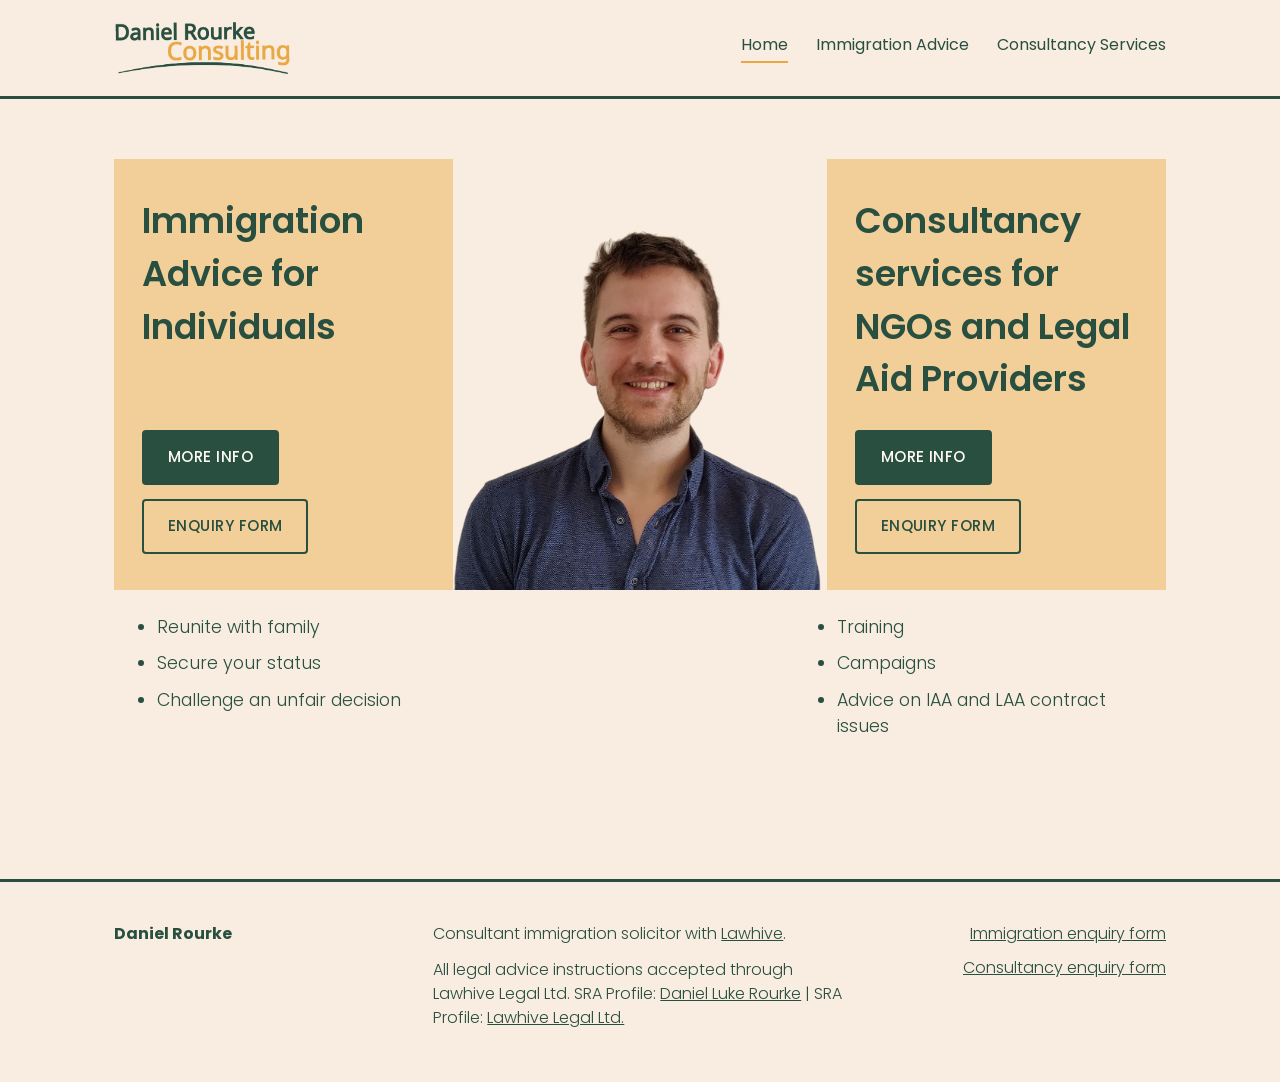
==== index.html @ cf5690be "Rebuild rourkeconsulting.co.uk as a static site for GitHub Pages Recreates the Squarespace site (Hom" ====
<!doctype html>
<html lang="en">
<head>
  <meta charset="UTF-8" />
  <meta name="viewport" content="width=device-width, initial-scale=1.0" />
  <title>Daniel Rourke Consulting</title>
  <meta name="description" content="Immigration advice for individuals, and consultancy services for NGOs and Legal Aid providers, from solicitor Daniel Rourke." />
  <link rel="icon" href="assets/images/profile2.png" />
  <link rel="stylesheet" href="assets/css/style.css" />
</head>
<body>
  <header class="site-header">
    <div class="header-inner">
      <a class="logo" href="index.html"><img class="logo-img" src="assets/images/logo.png" alt="Daniel Rourke Consulting" /></a>
      <button class="nav-toggle" aria-label="Toggle navigation">&#9776;</button>
      <nav class="main-nav">
        <a href="index.html" class="active">Home</a>
        <a href="immigration-advice.html">Immigration Advice</a>
        <a href="about.html">Consultancy Services</a>
      </nav>
    </div>
  </header>

  <main>
    <section class="home-hero">
      <div class="wrap">
        <div class="hero-grid">
          <div class="hero-panel">
            <h1>Immigration Advice for Individuals</h1>
            <div class="btn-row">
              <a class="btn btn-primary" href="immigration-advice.html">More Info</a>
              <a class="btn btn-outline" href="immigration-advice.html#enquiry">Enquiry Form</a>
            </div>
          </div>
          <div class="hero-photo">
            <img src="assets/images/profile2.png" alt="Daniel Rourke" />
          </div>
          <div class="hero-panel">
            <h1>Consultancy services for NGOs and Legal Aid Providers</h1>
            <div class="btn-row">
              <a class="btn btn-primary" href="about.html">More Info</a>
              <a class="btn btn-outline" href="about.html#enquiry">Enquiry Form</a>
            </div>
          </div>
        </div>
        <div class="hero-list-standalone">
          <ul class="hero-list">
            <li>Reunite with family</li>
            <li>Secure your status</li>
            <li>Challenge an unfair decision</li>
          </ul>
          <div class="spacer"></div>
          <ul class="hero-list">
            <li>Training</li>
            <li>Campaigns</li>
            <li>Advice on IAA and LAA contract issues</li>
          </ul>
        </div>
      </div>
    </section>
  </main>

  <footer class="site-footer">
    <div class="wrap footer-grid">
      <div>
        <p><strong>Daniel Rourke</strong></p>
      </div>
      <div>
        <p>Consultant immigration solicitor with <a href="https://lawhive.co.uk/" target="_blank" rel="noopener">Lawhive</a>.</p>
        <p>All legal advice instructions accepted through Lawhive Legal Ltd. SRA Profile: <a href="https://www.sra.org.uk/consumers/register/person/?sraNumber=542800&prevSearchText=542800&prevSearchFilter=" target="_blank" rel="noopener">Daniel Luke Rourke</a> | SRA Profile: <a href="https://www.sra.org.uk/consumers/register/organisation/?sraNumber=8003766" target="_blank" rel="noopener">Lawhive Legal Ltd.</a></p>
      </div>
      <div class="footer-links">
        <a href="immigration-advice.html#enquiry">Immigration enquiry form</a>
        <a href="about.html#enquiry">Consultancy enquiry form</a>
      </div>
    </div>
  </footer>

  <script src="assets/js/main.js"></script>
</body>
</html>
---- assets/css/style.css ----
/* Daniel Rourke Consulting — static site styles */

@import url('https://fonts.googleapis.com/css2?family=Poppins:wght@300;400;500;600;700&display=swap');

:root {
  --cream: #f8ede0;
  --white-warm: #fefaf6;
  --green: #284f3f;
  --green-dark: #1d3a2e;
  --orange: #e9a843;
  --orange-soft: rgba(233, 168, 67, 0.45);
  --max-width: 1100px;
}

* {
  box-sizing: border-box;
}

html {
  scroll-behavior: smooth;
}

body {
  margin: 0;
  font-family: 'Poppins', sans-serif;
  font-weight: 300;
  background: var(--cream);
  color: var(--green);
  line-height: 1.5;
}

a {
  color: inherit;
}

img {
  max-width: 100%;
  display: block;
}

.wrap {
  max-width: var(--max-width);
  margin: 0 auto;
  padding: 0 24px;
}

/* Header */

.site-header {
  background: var(--cream);
  border-bottom: 3px solid var(--green);
}

.header-inner {
  max-width: var(--max-width);
  margin: 0 auto;
  padding: 20px 24px;
  display: flex;
  align-items: center;
  justify-content: space-between;
  flex-wrap: wrap;
  gap: 16px;
}

.logo {
  text-decoration: none;
  line-height: 1.1;
  display: inline-block;
}

.logo-img {
  height: 56px;
  width: auto;
}

.main-nav {
  display: flex;
  gap: 28px;
  flex-wrap: wrap;
}

.main-nav a {
  text-decoration: none;
  font-weight: 400;
  color: var(--green);
  padding-bottom: 4px;
  border-bottom: 2px solid transparent;
  transition: border-color 0.2s ease;
}

.main-nav a.active,
.main-nav a:hover {
  border-bottom-color: var(--orange);
}

.nav-toggle {
  display: none;
  background: none;
  border: 2px solid var(--green);
  border-radius: 6px;
  padding: 6px 10px;
  font-size: 1rem;
  cursor: pointer;
  color: var(--green);
}

/* Buttons */

.btn {
  display: inline-block;
  text-decoration: none;
  font-weight: 500;
  letter-spacing: 0.03em;
  text-align: center;
  padding: 14px 24px;
  border-radius: 4px;
  border: 2px solid var(--green);
  cursor: pointer;
  font-family: inherit;
  font-size: 0.95rem;
  text-transform: uppercase;
}

.btn-primary {
  background: var(--green);
  color: var(--white-warm);
}

.btn-primary:hover {
  background: var(--green-dark);
}

.btn-outline {
  background: transparent;
  color: var(--green);
}

.btn-outline:hover {
  background: var(--green);
  color: var(--white-warm);
}

.btn-row {
  display: flex;
  gap: 14px;
  flex-wrap: wrap;
  margin-top: 20px;
}

/* Hero (home page) */

.home-hero {
  padding: 60px 0 40px;
}

.hero-grid {
  display: grid;
  grid-template-columns: 1fr 1.1fr 1fr;
  align-items: stretch;
  gap: 0;
}

.hero-panel {
  background: var(--orange-soft);
  padding: 36px 28px;
  display: flex;
  flex-direction: column;
  justify-content: space-between;
}

.hero-panel h1 {
  font-size: 2.2rem;
  font-weight: 600;
  color: var(--green);
  margin: 0 0 24px;
}

.hero-panel .btn-row {
  margin-top: auto;
}

.hero-photo {
  display: flex;
  align-items: flex-end;
  justify-content: center;
  overflow: hidden;
}

.hero-photo img {
  width: 100%;
  object-fit: cover;
}

.hero-list {
  list-style: disc;
  margin: 24px 0 0;
  padding-left: 1.1em;
  font-size: 1.1rem;
}

.hero-list li {
  margin-bottom: 10px;
}

.hero-list-standalone {
  max-width: var(--max-width);
  margin: 0 auto;
  display: grid;
  grid-template-columns: 1fr 1.1fr 1fr;
  padding: 0 24px 50px;
}

.hero-list-standalone .hero-list {
  padding-top: 0;
}

.hero-list-standalone .spacer {
  /* keeps middle column empty under the photo */
}

/* Page hero banner (sub-pages) */

.page-hero {
  position: relative;
  padding: 90px 0 70px;
  overflow: hidden;
  background: linear-gradient(rgba(20, 45, 36, 0.55), rgba(20, 45, 36, 0.4)), var(--green);
  background-size: cover;
  background-position: center;
}

.page-hero.banner-plane {
  background-image: linear-gradient(rgba(20, 45, 36, 0.45), rgba(20, 45, 36, 0.35)), url('../images/plane-immigration.jpg');
}

.page-hero h1 {
  font-size: 2.6rem;
  font-weight: 600;
  margin: 0 0 28px;
  max-width: 600px;
  color: var(--white-warm);
}

.page-hero .btn-primary {
  background: var(--orange);
  border-color: var(--orange);
  color: var(--green-dark);
}

.page-hero .btn-primary:hover {
  background: #d6922e;
}

/* Bio with photo */

.bio-grid {
  display: grid;
  grid-template-columns: 1.3fr 1fr;
  gap: 48px;
  align-items: start;
}

.bio-grid img {
  border-radius: 8px;
}

.bio-grid p strong {
  color: var(--green-dark);
}

/* Fee callout */

.callout {
  background: var(--orange);
  color: var(--green-dark);
  padding: 28px 32px;
  border-radius: 6px;
  margin: 36px 0;
  font-size: 1.05rem;
}

.callout a {
  text-decoration: underline;
  font-weight: 500;
}

/* Simple bullet service list */

.plain-list {
  margin: 20px 0;
  padding-left: 1.2em;
  display: grid;
  gap: 14px;
  font-size: 1.05rem;
}

.plain-list strong {
  color: var(--green-dark);
}

/* Illustration band */

.illustration-band {
  position: relative;
  background: #1f6b73;
  background-size: cover;
  background-position: center;
  overflow: hidden;
}

.illustration-band::before {
  content: '';
  position: absolute;
  inset: 0;
  background: rgba(31, 107, 115, 0.55);
}

.illustration-band .wrap {
  position: relative;
  z-index: 1;
}

.illustration-band .service-item {
  background: rgba(254, 250, 246, 0.88);
}

/* Pill radio group */

.pill-group {
  display: flex;
  flex-wrap: wrap;
  gap: 10px;
}

.pill-group input {
  position: absolute;
  opacity: 0;
  pointer-events: none;
}

.pill-group label {
  border: 2px solid var(--green);
  border-radius: 4px;
  padding: 10px 16px;
  font-size: 0.9rem;
  cursor: pointer;
  user-select: none;
}

.pill-group input:checked + label {
  background: var(--green);
  color: var(--white-warm);
}

/* Content sections */

.section {
  padding: 50px 0;
}

.section-alt {
  background: var(--white-warm);
}

.section h2 {
  font-size: 1.8rem;
  font-weight: 600;
  margin-top: 0;
}

.two-col {
  display: grid;
  grid-template-columns: 1fr 1fr;
  gap: 48px;
  align-items: start;
}

.two-col img {
  border-radius: 6px;
}

.service-list {
  display: grid;
  gap: 20px;
  margin: 30px 0;
}

.service-item {
  background: var(--white-warm);
  border-left: 4px solid var(--orange);
  padding: 18px 22px;
  border-radius: 4px;
}

.service-item strong {
  color: var(--green-dark);
}

.bio {
  background: var(--white-warm);
  padding: 32px;
  border-radius: 6px;
  margin-top: 36px;
}

.steps {
  display: grid;
  grid-template-columns: repeat(auto-fit, minmax(220px, 1fr));
  gap: 24px;
  margin-top: 30px;
}

.step {
  background: var(--white-warm);
  padding: 22px;
  border-radius: 6px;
}

.step .step-num {
  color: var(--orange);
  font-weight: 700;
  font-size: 0.85rem;
  letter-spacing: 0.08em;
  text-transform: uppercase;
}

.step h3 {
  margin: 8px 0 10px;
  font-size: 1.1rem;
}

/* Forms */

.enquiry {
  background: var(--white-warm);
  border-radius: 8px;
  padding: 40px;
  margin-top: 20px;
}

.enquiry .note {
  margin-bottom: 24px;
}

.enquiry .note ul {
  padding-left: 1.2em;
}

form.enquiry-form {
  display: grid;
  gap: 18px;
}

.form-row {
  display: grid;
  grid-template-columns: 1fr 1fr;
  gap: 18px;
}

.field {
  display: flex;
  flex-direction: column;
  gap: 6px;
}

.field label {
  font-weight: 500;
  font-size: 0.9rem;
}

.field .req {
  color: var(--orange);
}

.field input,
.field select,
.field textarea {
  font-family: inherit;
  font-size: 1rem;
  padding: 12px 14px;
  border: 2px solid var(--cream);
  background: var(--cream);
  border-radius: 4px;
  color: var(--green);
}

.field input:focus,
.field select:focus,
.field textarea:focus {
  outline: none;
  border-color: var(--orange);
}

.field textarea {
  min-height: 140px;
  resize: vertical;
}

.field .hint {
  font-size: 0.85rem;
  opacity: 0.75;
}

.enquiry-form .submit-row {
  margin-top: 8px;
}

.form-status {
  margin-top: 16px;
  padding: 14px 16px;
  border-radius: 4px;
  display: none;
}

.form-status.visible {
  display: block;
}

.form-status.success {
  background: #dff0e4;
  color: var(--green-dark);
}

.form-status.error {
  background: #f6dede;
  color: #8a2f2f;
}

/* Footer */

.site-footer {
  border-top: 3px solid var(--green);
  padding: 40px 0;
  margin-top: 40px;
}

.footer-grid {
  display: grid;
  grid-template-columns: 1fr 1.4fr 1fr;
  gap: 24px;
}

.footer-grid a {
  text-decoration: underline;
}

.footer-grid p {
  margin: 0 0 12px;
}

.footer-links {
  display: flex;
  flex-direction: column;
  gap: 10px;
  align-items: flex-end;
  text-align: right;
}

/* Responsive */

@media (max-width: 860px) {
  .hero-grid,
  .hero-list-standalone {
    grid-template-columns: 1fr;
  }

  .hero-photo {
    order: -1;
    max-height: 320px;
  }

  .two-col {
    grid-template-columns: 1fr;
  }

  .footer-grid {
    grid-template-columns: 1fr;
    text-align: left;
  }

  .footer-links {
    align-items: flex-start;
    text-align: left;
  }

  .form-row {
    grid-template-columns: 1fr;
  }
}

@media (max-width: 680px) {
  .main-nav {
    display: none;
    flex-direction: column;
    width: 100%;
    gap: 14px;
  }

  .main-nav.open {
    display: flex;
  }

  .nav-toggle {
    display: inline-block;
  }

  .header-inner {
    position: relative;
  }

  .hero-panel h1 {
    font-size: 1.7rem;
  }

  .page-hero h1 {
    font-size: 1.9rem;
  }
}
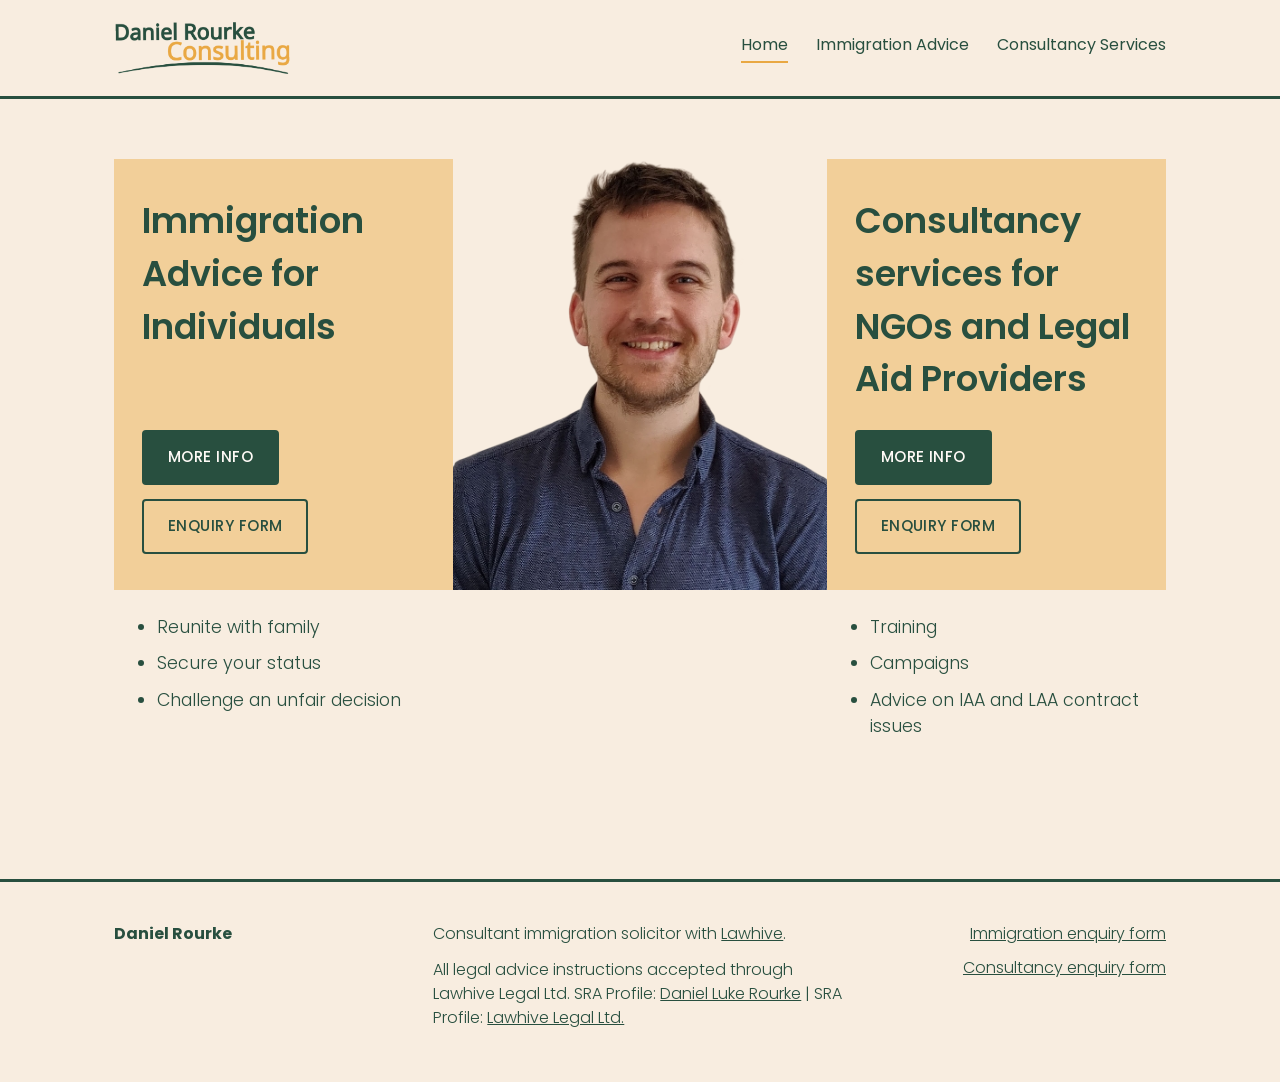
==== commit 222b8f3f: "Place each hero bullet list under its own section on small screens Move the two lists into the hero " ====
--- a/index.html
+++ b/index.html
@@ -5,7 +5,10 @@
   <meta name="viewport" content="width=device-width, initial-scale=1.0" />
   <title>Daniel Rourke Consulting</title>
   <meta name="description" content="Immigration advice for individuals, and consultancy services for NGOs and Legal Aid providers, from solicitor Daniel Rourke." />
-  <link rel="icon" href="assets/images/profile2.png" />
+  <link rel="icon" href="assets/images/favicon.svg" type="image/svg+xml" />
+  <link rel="icon" href="assets/images/favicon.ico" sizes="any" />
+  <link rel="icon" href="assets/images/favicon-32.png" type="image/png" sizes="32x32" />
+  <link rel="apple-touch-icon" href="assets/images/apple-touch-icon.png" />
   <link rel="stylesheet" href="assets/css/style.css" />
 </head>
 <body>
@@ -25,7 +28,7 @@
     <section class="home-hero">
       <div class="wrap">
         <div class="hero-grid">
-          <div class="hero-panel">
+          <div class="hero-panel hero-panel-1">
             <h1>Immigration Advice for Individuals</h1>
             <div class="btn-row">
               <a class="btn btn-primary" href="immigration-advice.html">More Info</a>
@@ -35,22 +38,20 @@
           <div class="hero-photo">
             <img src="assets/images/profile2.png" alt="Daniel Rourke" />
           </div>
-          <div class="hero-panel">
+          <div class="hero-panel hero-panel-2">
             <h1>Consultancy services for NGOs and Legal Aid Providers</h1>
             <div class="btn-row">
               <a class="btn btn-primary" href="about.html">More Info</a>
               <a class="btn btn-outline" href="about.html#enquiry">Enquiry Form</a>
             </div>
           </div>
-        </div>
-        <div class="hero-list-standalone">
-          <ul class="hero-list">
+          <ul class="hero-list hero-list-1">
             <li>Reunite with family</li>
             <li>Secure your status</li>
             <li>Challenge an unfair decision</li>
           </ul>
           <div class="spacer"></div>
-          <ul class="hero-list">
+          <ul class="hero-list hero-list-2">
             <li>Training</li>
             <li>Campaigns</li>
             <li>Advice on IAA and LAA contract issues</li>
--- a/assets/css/style.css
+++ b/assets/css/style.css
@@ -188,7 +188,9 @@
 
 .hero-photo img {
   width: 100%;
+  height: 100%;
   object-fit: cover;
+  object-position: top center;
 }
 
 .hero-list {
@@ -202,20 +204,14 @@
   margin-bottom: 10px;
 }
 
-.hero-list-standalone {
-  max-width: var(--max-width);
-  margin: 0 auto;
-  display: grid;
-  grid-template-columns: 1fr 1.1fr 1fr;
-  padding: 0 24px 50px;
-}
-
-.hero-list-standalone .hero-list {
-  padding-top: 0;
-}
-
-.hero-list-standalone .spacer {
-  /* keeps middle column empty under the photo */
+.hero-grid > .hero-list {
+  margin: 24px 0 50px 24px;
+  overflow-wrap: break-word;
+  min-width: 0;
+}
+
+.hero-panel h1 {
+  overflow-wrap: break-word;
 }
 
 /* Page hero banner (sub-pages) */
@@ -301,27 +297,15 @@
 /* Illustration band */
 
 .illustration-band {
-  position: relative;
   background: #1f6b73;
-  background-size: cover;
-  background-position: center;
-  overflow: hidden;
-}
-
-.illustration-band::before {
-  content: '';
-  position: absolute;
-  inset: 0;
-  background: rgba(31, 107, 115, 0.55);
-}
-
-.illustration-band .wrap {
-  position: relative;
-  z-index: 1;
 }
 
 .illustration-band .service-item {
-  background: rgba(254, 250, 246, 0.88);
+  background: var(--white-warm);
+}
+
+.illustration-band .service-list {
+  margin: 0;
 }
 
 /* Pill radio group */
@@ -559,18 +543,35 @@
 /* Responsive */
 
 @media (max-width: 860px) {
-  .hero-grid,
-  .hero-list-standalone {
+  .hero-grid {
     grid-template-columns: 1fr;
   }
 
+  /* Stack: photo, panel 1 + its list, panel 2 + its list */
+  .hero-photo { order: 0; }
+  .hero-panel-1 { order: 1; }
+  .hero-list-1 { order: 2; margin-bottom: 24px; }
+  .hero-panel-2 { order: 3; }
+  .hero-list-2 { order: 4; }
+  .hero-grid > .spacer { display: none; }
+
   .hero-photo {
-    order: -1;
-    max-height: 320px;
-  }
-
-  .two-col {
+    height: min(320px, 70vw);
+  }
+
+  .two-col,
+  .bio-grid {
     grid-template-columns: 1fr;
+    gap: 28px;
+  }
+
+  .bio-grid img {
+    max-width: 260px;
+    margin: 0 auto;
+  }
+
+  .page-hero {
+    padding: 60px 0 50px;
   }
 
   .footer-grid {
@@ -615,4 +616,16 @@
   .page-hero h1 {
     font-size: 1.9rem;
   }
-}
+
+  .enquiry {
+    padding: 24px 20px;
+  }
+
+  .callout {
+    padding: 22px 20px;
+  }
+
+  .bio {
+    padding: 24px 20px;
+  }
+}
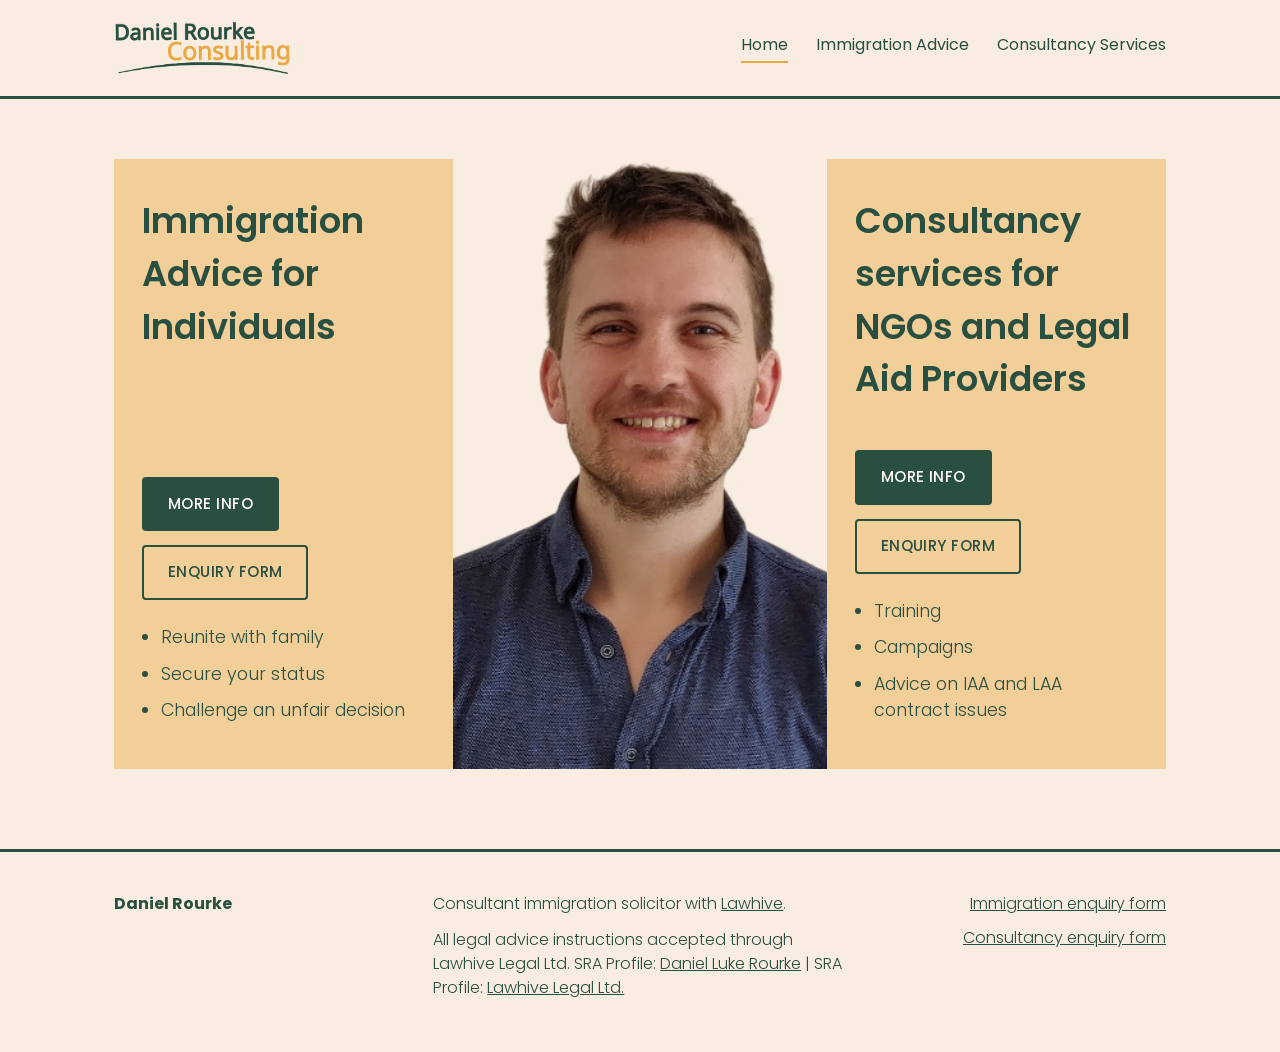
==== commit 317e5794: "Put hero bullet lists inside the orange panels, below the buttons Co-Authored-By: Claude Sonnet 5.5 " ====
--- a/index.html
+++ b/index.html
@@ -34,6 +34,11 @@
               <a class="btn btn-primary" href="immigration-advice.html">More Info</a>
               <a class="btn btn-outline" href="immigration-advice.html#enquiry">Enquiry Form</a>
             </div>
+            <ul class="hero-list">
+              <li>Reunite with family</li>
+              <li>Secure your status</li>
+              <li>Challenge an unfair decision</li>
+            </ul>
           </div>
           <div class="hero-photo">
             <img src="assets/images/profile2.png" alt="Daniel Rourke" />
@@ -44,18 +49,12 @@
               <a class="btn btn-primary" href="about.html">More Info</a>
               <a class="btn btn-outline" href="about.html#enquiry">Enquiry Form</a>
             </div>
+            <ul class="hero-list">
+              <li>Training</li>
+              <li>Campaigns</li>
+              <li>Advice on IAA and LAA contract issues</li>
+            </ul>
           </div>
-          <ul class="hero-list hero-list-1">
-            <li>Reunite with family</li>
-            <li>Secure your status</li>
-            <li>Challenge an unfair decision</li>
-          </ul>
-          <div class="spacer"></div>
-          <ul class="hero-list hero-list-2">
-            <li>Training</li>
-            <li>Campaigns</li>
-            <li>Advice on IAA and LAA contract issues</li>
-          </ul>
         </div>
       </div>
     </section>
--- a/assets/css/style.css
+++ b/assets/css/style.css
@@ -165,7 +165,6 @@
   padding: 36px 28px;
   display: flex;
   flex-direction: column;
-  justify-content: space-between;
 }
 
 .hero-panel h1 {
@@ -175,8 +174,8 @@
   margin: 0 0 24px;
 }
 
-.hero-panel .btn-row {
-  margin-top: auto;
+.hero-panel h1 {
+  flex-grow: 1;
 }
 
 .hero-photo {
@@ -202,12 +201,6 @@
 
 .hero-list li {
   margin-bottom: 10px;
-}
-
-.hero-grid > .hero-list {
-  margin: 24px 0 50px 24px;
-  overflow-wrap: break-word;
-  min-width: 0;
 }
 
 .hero-panel h1 {
@@ -547,15 +540,8 @@
     grid-template-columns: 1fr;
   }
 
-  /* Stack: photo, panel 1 + its list, panel 2 + its list */
-  .hero-photo { order: 0; }
-  .hero-panel-1 { order: 1; }
-  .hero-list-1 { order: 2; margin-bottom: 24px; }
-  .hero-panel-2 { order: 3; }
-  .hero-list-2 { order: 4; }
-  .hero-grid > .spacer { display: none; }
-
   .hero-photo {
+    order: -1;
     height: min(320px, 70vw);
   }
 
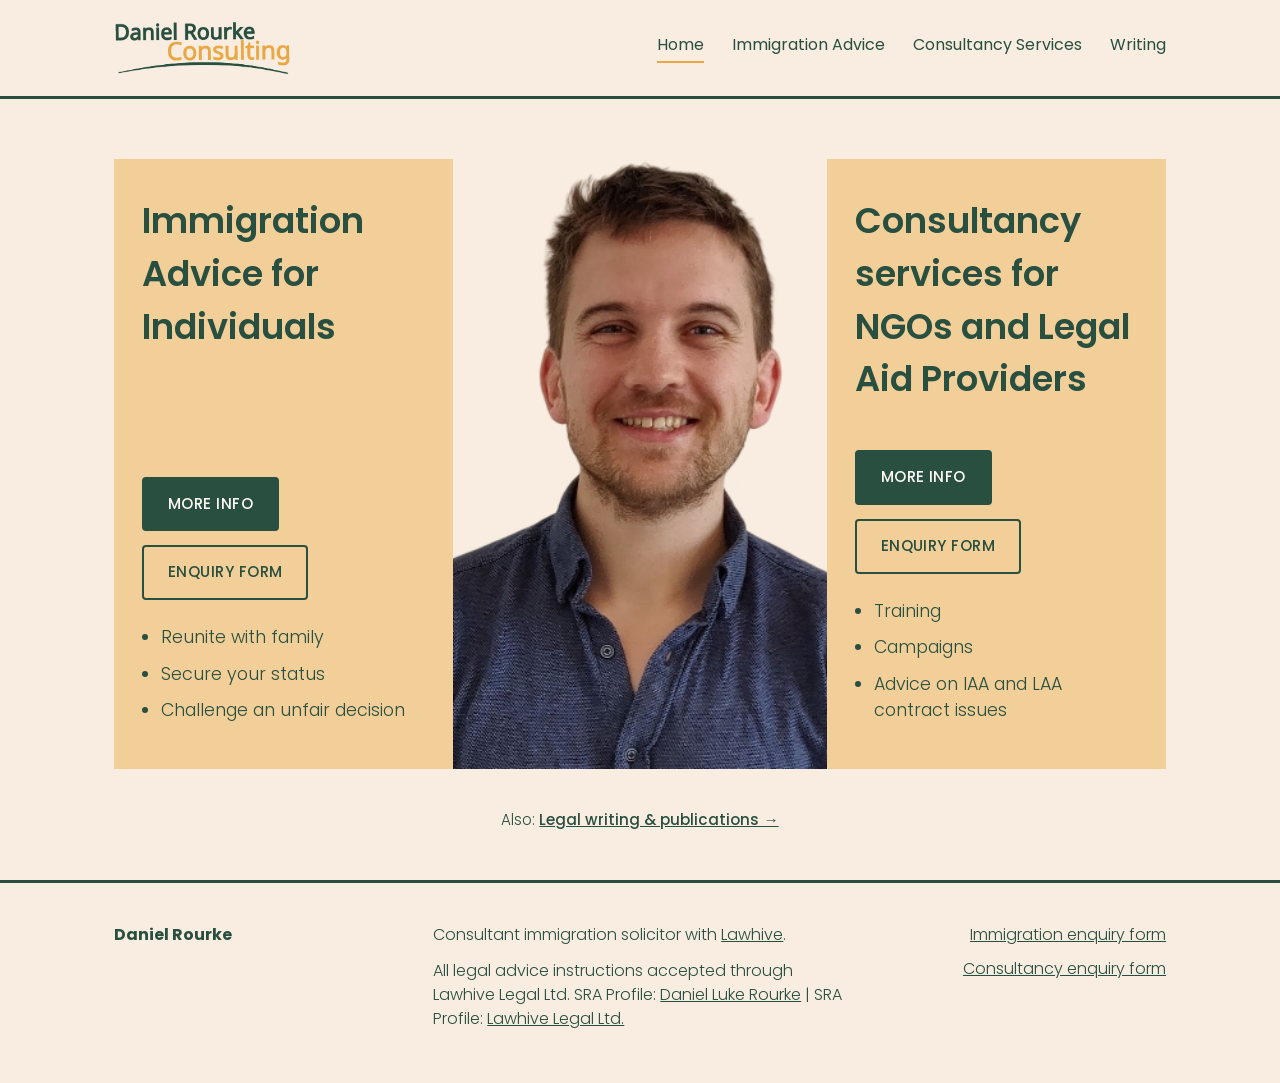
==== commit a3797a3a: "Add Writing & Publications page with nav link and quiet home link Co-Authored-By: Claude Sonnet 5.5 " ====
--- a/index.html
+++ b/index.html
@@ -20,6 +20,7 @@
         <a href="index.html" class="active">Home</a>
         <a href="immigration-advice.html">Immigration Advice</a>
         <a href="about.html">Consultancy Services</a>
+        <a href="writing.html">Writing</a>
       </nav>
     </div>
   </header>
@@ -58,6 +59,8 @@
         </div>
       </div>
     </section>
+
+    <p class="home-more">Also: <a href="writing.html">Legal writing &amp; publications &rarr;</a></p>
   </main>
 
   <footer class="site-footer">
--- a/assets/css/style.css
+++ b/assets/css/style.css
@@ -425,6 +425,7 @@
 
 form.enquiry-form {
   display: grid;
+  grid-template-columns: minmax(0, 1fr);
   gap: 18px;
 }
 
@@ -435,6 +436,7 @@
 }
 
 .field {
+  min-width: 0;
   display: flex;
   flex-direction: column;
   gap: 6px;
@@ -452,6 +454,8 @@
 .field input,
 .field select,
 .field textarea {
+  max-width: 100%;
+  box-sizing: border-box;
   font-family: inherit;
   font-size: 1rem;
   padding: 12px 14px;
@@ -571,7 +575,7 @@
   }
 
   .form-row {
-    grid-template-columns: 1fr;
+    grid-template-columns: minmax(0, 1fr);
   }
 }
 
@@ -615,3 +619,76 @@
     padding: 24px 20px;
   }
 }
+
+/* Home: quiet secondary link */
+
+.home-more {
+  text-align: center;
+  margin: 0 0 48px;
+  font-size: 0.95rem;
+}
+
+.home-more a {
+  font-weight: 500;
+}
+
+/* Writing page */
+
+.writing-filter {
+  display: flex;
+  flex-wrap: wrap;
+  gap: 10px;
+  margin-bottom: 28px;
+}
+
+.filter-btn {
+  font-family: inherit;
+  font-size: 0.9rem;
+  color: var(--green);
+  background: transparent;
+  border: 2px solid var(--green);
+  border-radius: 4px;
+  padding: 8px 16px;
+  cursor: pointer;
+}
+
+.filter-btn.active,
+.filter-btn:hover {
+  background: var(--green);
+  color: var(--white-warm);
+}
+
+.writing-item {
+  background: var(--white-warm);
+  border-left: 6px solid var(--orange);
+  border-radius: 4px;
+  padding: 22px 26px;
+  margin-bottom: 18px;
+}
+
+.writing-item[hidden] {
+  display: none;
+}
+
+.writing-item h3 {
+  margin: 4px 0 8px;
+  font-weight: 600;
+  font-size: 1.25rem;
+}
+
+.writing-item p {
+  margin: 0;
+}
+
+.writing-item .writing-meta {
+  font-size: 0.85rem;
+  margin-bottom: 4px;
+}
+
+.writing-item .tag {
+  background: var(--orange-soft);
+  border-radius: 3px;
+  padding: 2px 8px;
+  margin-right: 6px;
+  font-weight: 500;
+}
